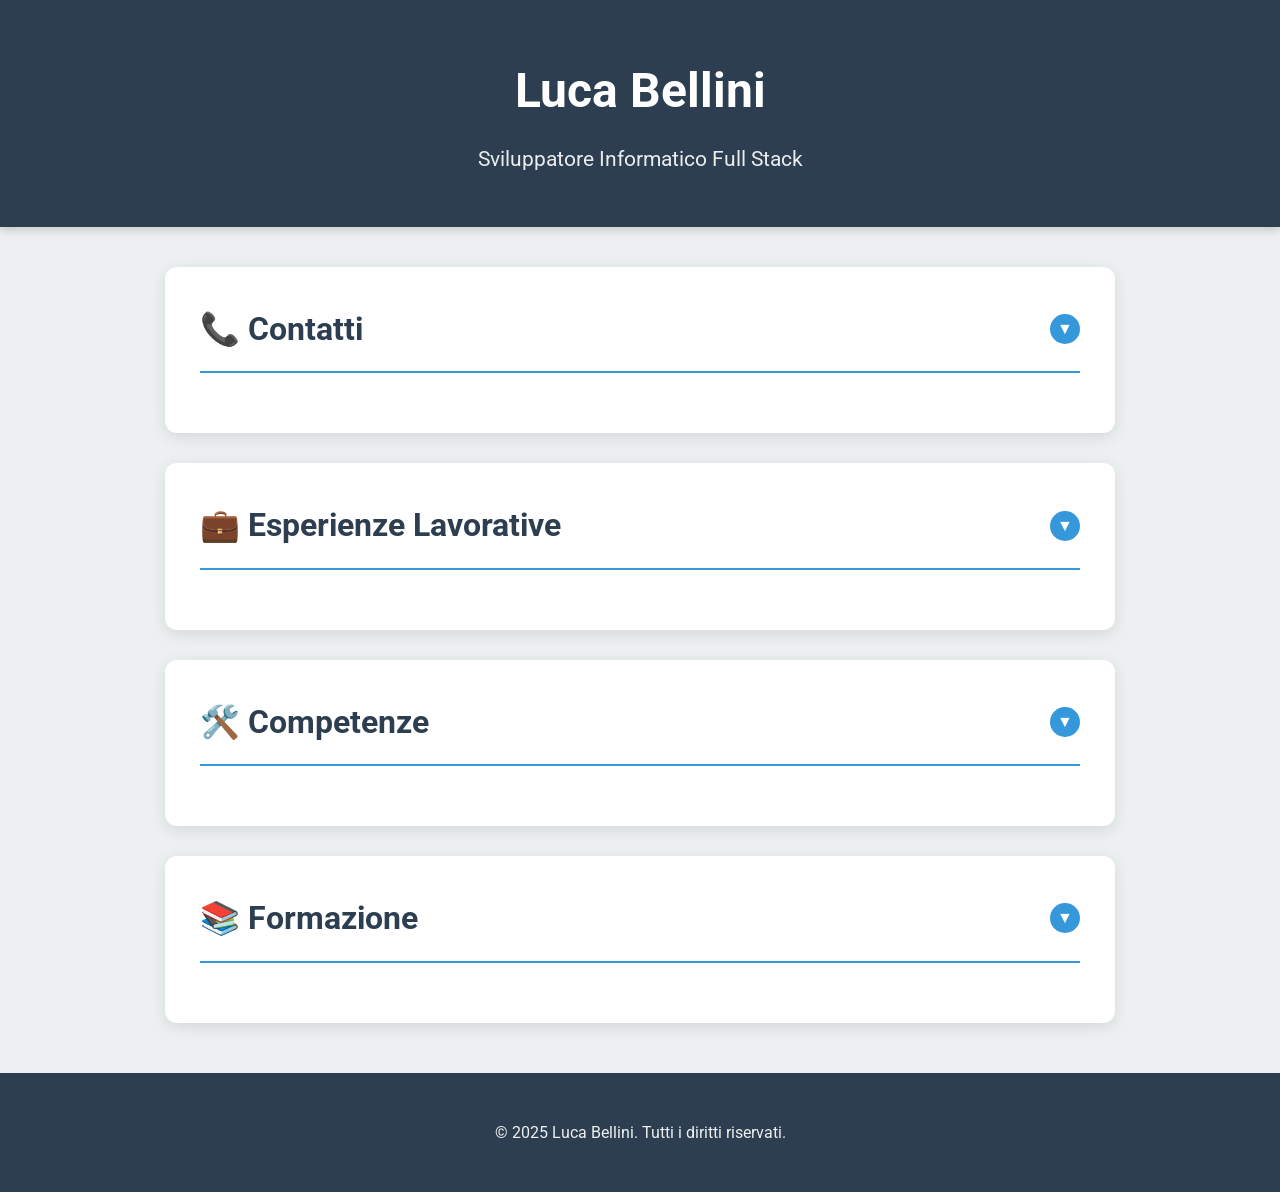
==== index.html @ 63cc025d "bozza" ====
<!DOCTYPE html>
<html lang="it">
<head>
    <meta charset="UTF-8">
    <meta name="viewport" content="width=device-width, initial-scale=1.0">
    <title>Curriculum Vitae - Luca Bellini</title>
    <link rel="stylesheet" href="style.css">
    <link href="https://fonts.googleapis.com/css2?family=Roboto:wght@400;700&display=swap" rel="stylesheet">
</head>
<body>

    <header>
        <h1>Luca Bellini</h1>
        <p>Sviluppatore Informatico Full Stack</p>
    </header>

    <div class="container">
        
        <section id="contatti" class="card">
            <h2>📞 Contatti <button class="toggle-button">-</button></h2>
            <div class="section-content">
                <ul>
                    <li><strong>Telefono:</strong> 345 581 5112</li>
                    <li><strong>Email:</strong> perni24lb@gmail.com</li>
                    <li><strong>Residenza:</strong> Borgo di Terzo, BG</li>
                    <li><strong>GitHub:</strong> <a href="https://github.com/perni24" target="_blank">https://github.com/perni24</a></li>
                    <li><strong>LinkedIn:</strong> <a href="https://www.linkedin.com/in/lucabellini" target="_blank">Luca Bellini | LinkedIn</a></li>
                </ul>
            </div>
        </section>

        <section id="esperienze" class="card">
            <h2>💼 Esperienze Lavorative <button class="toggle-button">-</button></h2>
            <div class="section-content">
                <div class="esperienza">
                    <h3>Sviluppatore Informatico Full Stack (Apprendistato)</h3>
                    <p class="azienda">Strutture-energia</p>
                    <p class="date">01/04/2024 – Oggi</p>
                </div>
                
                <div class="esperienza">
                    <h3>Sviluppatore Informatico Full Stack (Tirocinio)</h3>
                    <p class="azienda">Strutture-energia</p>
                    <p class="date">2023 (durata di un anno)</p>
                    <p class="note">Svolto durante gli studi presso Jobs Accademy</p>
                </div>
                
                <div class="esperienza">
                    <h3>Servizio civile</h3>
                    <p class="azienda">Comune Grone</p>
                    <p class="date">25/05/2022 – 25/05/2023</p>
                </div>
            </div>
        </section>

        <section id="competenze" class="card">
            <h2>🛠️ Competenze <button class="toggle-button">-</button></h2>
            <div class="section-content">
                <h3>Linguaggi</h3>
                <ul>
                    <li><strong>JavaScript:</strong> Avanzato</li>
                    <li><strong>Sql:</strong> Intermedio</li>
                    <li><strong>Html/Css:</strong> Intermedio</li>
                    <li><strong>Php:</strong> Intermedio</li>
                    <li><strong>Python:</strong> Base</li>
                    <li><strong>C++:</strong> Base</li>
                    <li><strong>Rust:</strong> Base</li>
                </ul>

                <h3>Software</h3>
                <ul>
                    <li><strong>Visual Studio Code:</strong> Avanzato</li>
                    <li><strong>Dbeaver:</strong> Intermedio</li>
                    <li><strong>Navicat:</strong> Intermedio</li>
                    <li><strong>Filezilla:</strong> Intermedio</li>
                    <li><strong>GitHub:</strong> Base</li>
                </ul>
                
                <h3>Sistemi Operativi</h3>
                <ul>
                    <li><strong>Windows:</strong> Intermedio</li>
                    <li><strong>Linux:</strong> Base</li>
                    <li><strong>Home Assistant:</strong> Base</li>
                </ul>
            </div>
        </section>

        <section id="formazione" class="card">
            <h2>📚 Formazione <button class="toggle-button">-</button></h2>
            <div class="section-content">
                <div class="titolo-studio">
                    <h3>Software Developer</h3>
                    <p><strong>ITS jobs accademy</strong>, Anno 2024, Voto: 90/100</p>
                </div>
                
                <div class="titolo-studio">
                    <h3>Liceo scientifico opz. scienze applicate</h3>
                    <p>Anno 2020, Voto: 73/100</p>
                </div>
            </div>
        </section>

    </div>

    <footer>
        <p>&copy; 2025 Luca Bellini. Tutti i diritti riservati.</p>
    </footer>

    <script src="script.js"></script>
</body>
</html>
---- style.css ----
:root {
    --primary-color: #2c3e50; /* Blu scuro desaturato */
    --secondary-color: #3498db; /* Blu brillante per accenti */
    --background-color: #ecf0f1; /* Grigio molto chiaro */
    --surface-color: #ffffff; /* Bianco per le card */
    --text-color: #34495e; /* Grigio scuro per il testo */
    --light-gray: #bdc3c7; /* Grigio per bordi e linee */

    --font-family: 'Roboto', sans-serif;
    --header-font-weight: 700;
    --body-font-weight: 400;

    --border-radius: 12px;
    --shadow: 0 4px 15px rgba(0, 0, 0, 0.1);
    --transition: all 0.3s ease;
}

/* Stile base e font */
body {
    font-family: var(--font-family);
    margin: 0;
    padding: 0;
    background-color: var(--background-color);
    color: var(--text-color);
    line-height: 1.7;
}

/* Intestazione (Header) */
header {
    background-color: var(--primary-color);
    color: var(--surface-color);
    padding: 50px 20px;
    text-align: center;
    box-shadow: 0 4px 8px rgba(0, 0, 0, 0.15);
}

header h1 {
    margin: 0 0 10px;
    font-size: 3em;
    font-weight: var(--header-font-weight);
}

header p {
    margin: 0;
    font-size: 1.3em;
    font-weight: var(--body-font-weight);
    opacity: 0.9;
}

/* Contenitore principale */
.container {
    max-width: 950px;
    margin: 40px auto;
    padding: 0 20px;
    display: flex;
    flex-direction: column;
    gap: 30px;
}

/* Stile per le sezioni (Card) */
.card {
    background-color: var(--surface-color);
    padding: 35px;
    border-radius: var(--border-radius);
    box-shadow: var(--shadow);
    transition: var(--transition);
}

.card:hover {
    transform: translateY(-5px);
    box-shadow: 0 8px 25px rgba(0, 0, 0, 0.12);
}

.card h2 {
    color: var(--primary-color);
    border-bottom: 2px solid var(--secondary-color);
    padding-bottom: 15px;
    margin-top: 0;
    margin-bottom: 25px;
    font-size: 2em;
    font-weight: var(--header-font-weight);
    display: flex;
    justify-content: space-between;
    align-items: center;
}

.toggle-button {
    background-color: var(--secondary-color);
    color: white;
    border: none;
    border-radius: 50%;
    width: 30px;
    height: 30px;
    font-size: 0.5em; /* Adjusted for smaller fit */
    cursor: pointer;
    transition: var(--transition);
    display: flex;
    align-items: center;
    justify-content: center;
    padding: 0; /* Ensure no extra padding */
}

.toggle-button:hover {
    background-color: var(--primary-color);
}

.section-content.hidden {
    display: none;
}


/* Stile liste (Contatti, Competenze) */
ul {
    list-style: none;
    padding: 0;
    margin: 0;
}

ul li {
    margin-bottom: 12px;
    padding-left: 15px;
    position: relative;
}

/* Rimuoviamo il vecchio bordo e usiamo uno pseudo-elemento per un tocco moderno */
ul li::before {
    content: '•';
    color: var(--secondary-color);
    font-size: 1.2em;
    position: absolute;
    left: 0;
    top: 0;
    line-height: 1.2;
}


ul li strong {
    font-weight: var(--header-font-weight);
}

/* Stile per le Esperienze e Formazione */
.esperienza, .titolo-studio {
    margin-bottom: 25px;
    padding: 20px;
    border-left: 4px solid var(--secondary-color);
    background-color: #fdfdfd;
    border-radius: 0 8px 8px 0;
}

.esperienza:last-child, .titolo-studio:last-child {
    margin-bottom: 0;
}

.esperienza h3, .titolo-studio h3 {
    color: var(--primary-color);
    margin-top: 0;
    margin-bottom: 8px;
    font-size: 1.4em;
}

.azienda, .date {
    color: #7f8c8d; /* Grigio-blu per dettagli */
    font-style: normal;
    font-size: 1em;
    margin: 0 0 8px 0;
}

.note {
    font-size: 0.95em;
    color: #95a5a6;
}

/* Link */
a {
    color: var(--secondary-color);
    text-decoration: none;
    font-weight: 700;
    transition: var(--transition);
}

a:hover {
    color: var(--primary-color);
    text-decoration: none;
}

/* Footer */
footer {
    text-align: center;
    padding: 30px;
    background-color: var(--primary-color);
    color: var(--background-color);
    font-size: 1em;
    margin-top: 50px;
}

/* Responsive adjustments */
@media (max-width: 768px) {
    header h1 {
        font-size: 2.5em;
    }
    .card {
        padding: 25px;
    }
}

@media (max-width: 480px) {
    header h1 {
        font-size: 2em;
    }
    header p {
        font-size: 1.1em;
    }
    .card {
        padding: 20px;
    }
    .card h2 {
        font-size: 1.6em;
    }
}
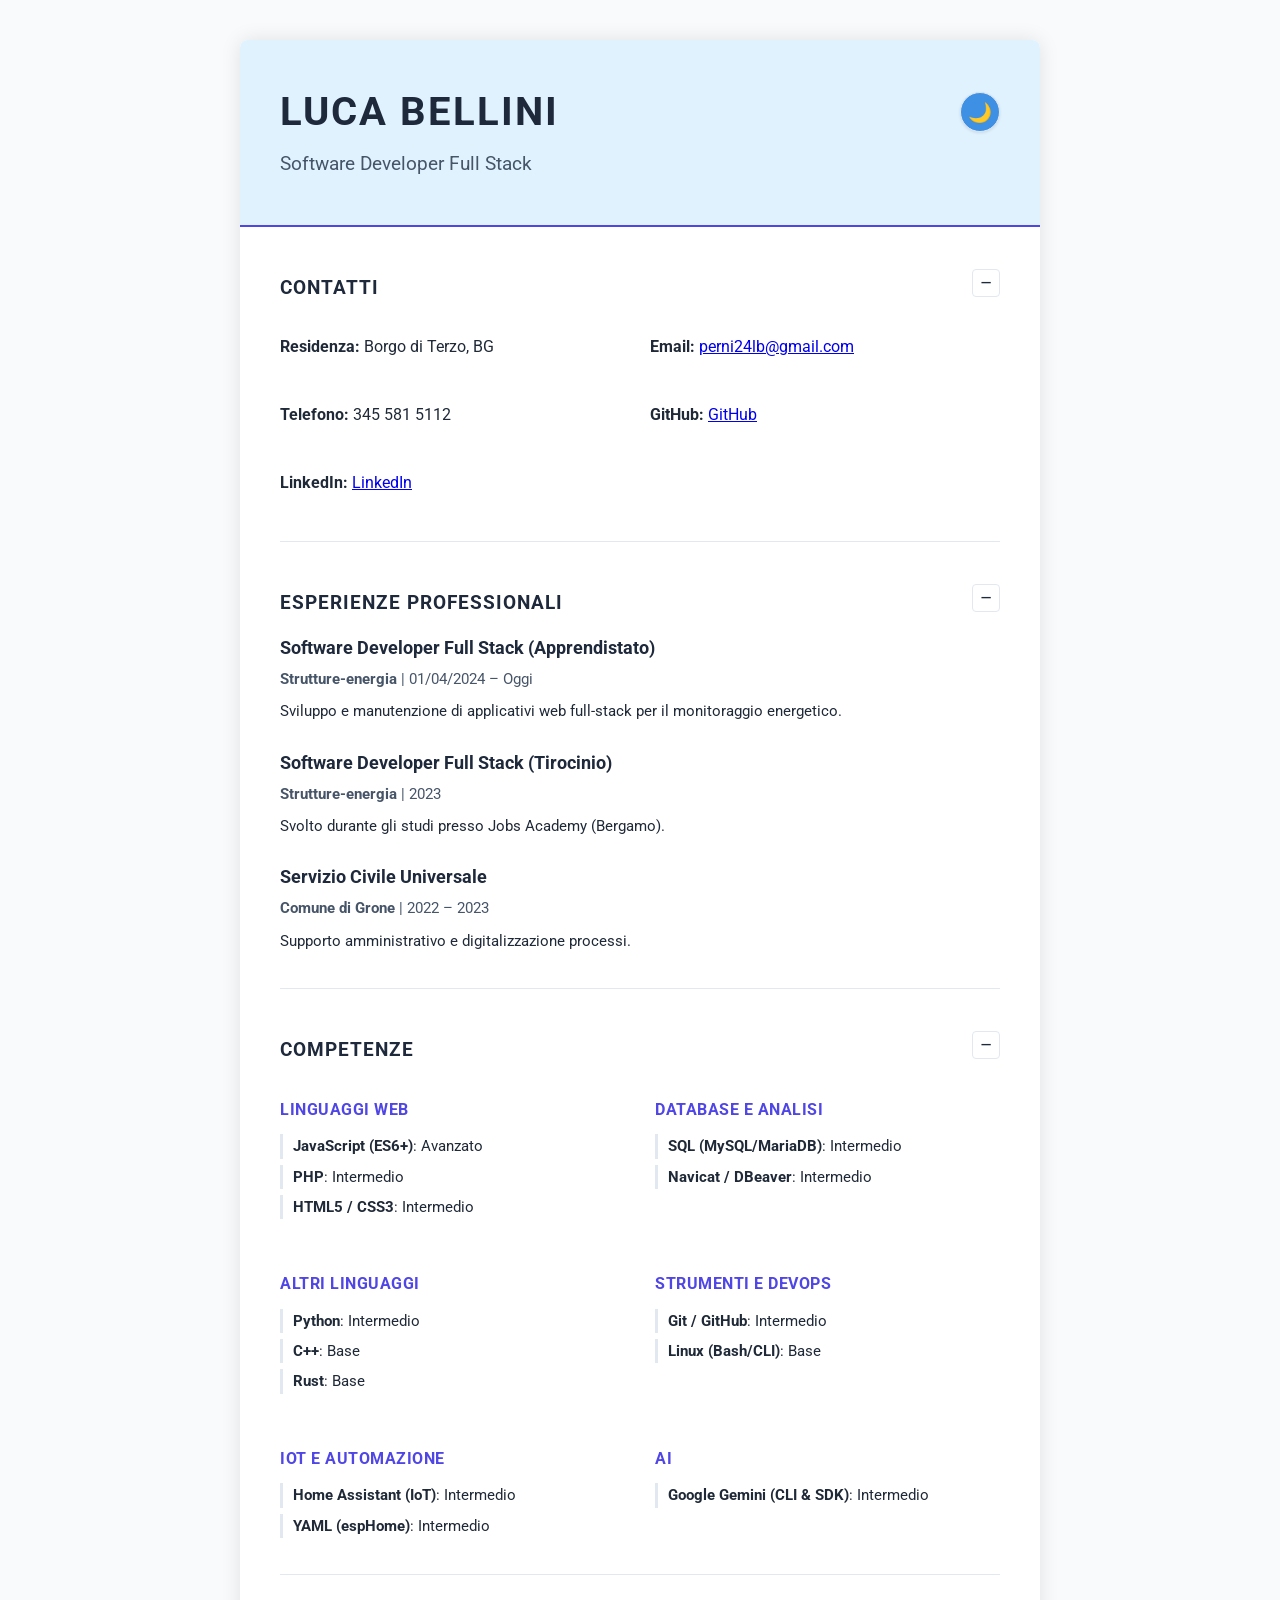
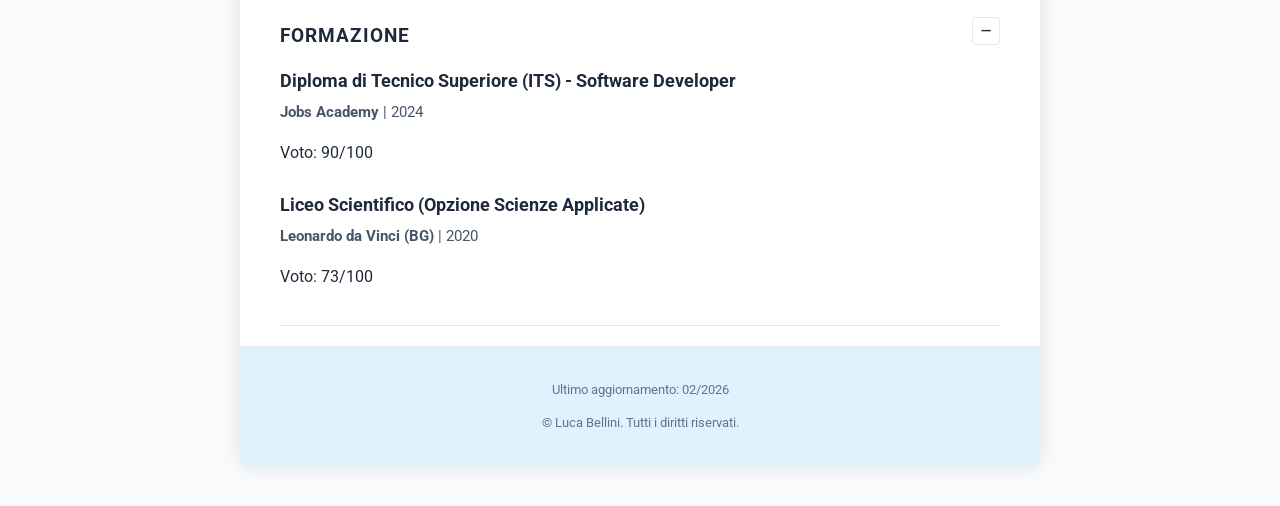
==== commit 2be4be23: "Refactor CV structure" ====
--- a/index.html
+++ b/index.html
@@ -9,102 +9,62 @@
 </head>
 <body>
 
-    <header>
-        <h1>Luca Bellini</h1>
-        <p>Sviluppatore Informatico Full Stack</p>
-    </header>
-
     <div class="container">
-        
-        <section id="contatti" class="card">
-            <h2>📞 Contatti <button class="toggle-button">-</button></h2>
-            <div class="section-content">
-                <ul>
-                    <li><strong>Telefono:</strong> 345 581 5112</li>
-                    <li><strong>Email:</strong> perni24lb@gmail.com</li>
-                    <li><strong>Residenza:</strong> Borgo di Terzo, BG</li>
-                    <li><strong>GitHub:</strong> <a href="https://github.com/perni24" target="_blank">https://github.com/perni24</a></li>
-                    <li><strong>LinkedIn:</strong> <a href="https://www.linkedin.com/in/lucabellini" target="_blank">Luca Bellini | LinkedIn</a></li>
-                </ul>
+        <header>
+            <div class="header-content">
+                <h1 id="nome">Caricamento...</h1>
+                <button id="dark-mode-toggle">🌙</button>
             </div>
-        </section>
-
-        <section id="esperienze" class="card">
-            <h2>💼 Esperienze Lavorative <button class="toggle-button">-</button></h2>
-            <div class="section-content">
-                <div class="esperienza">
-                    <h3>Sviluppatore Informatico Full Stack (Apprendistato)</h3>
-                    <p class="azienda">Strutture-energia</p>
-                    <p class="date">01/04/2024 – Oggi</p>
-                </div>
-                
-                <div class="esperienza">
-                    <h3>Sviluppatore Informatico Full Stack (Tirocinio)</h3>
-                    <p class="azienda">Strutture-energia</p>
-                    <p class="date">2023 (durata di un anno)</p>
-                    <p class="note">Svolto durante gli studi presso Jobs Accademy</p>
-                </div>
-                
-                <div class="esperienza">
-                    <h3>Servizio civile</h3>
-                    <p class="azienda">Comune Grone</p>
-                    <p class="date">25/05/2022 – 25/05/2023</p>
-                </div>
-            </div>
-        </section>
-
-        <section id="competenze" class="card">
-            <h2>🛠️ Competenze <button class="toggle-button">-</button></h2>
-            <div class="section-content">
-                <h3>Linguaggi</h3>
-                <ul>
-                    <li><strong>JavaScript:</strong> Avanzato</li>
-                    <li><strong>Sql:</strong> Intermedio</li>
-                    <li><strong>Html/Css:</strong> Intermedio</li>
-                    <li><strong>Php:</strong> Intermedio</li>
-                    <li><strong>Python:</strong> Base</li>
-                    <li><strong>C++:</strong> Base</li>
-                    <li><strong>Rust:</strong> Base</li>
-                </ul>
-
-                <h3>Software</h3>
-                <ul>
-                    <li><strong>Visual Studio Code:</strong> Avanzato</li>
-                    <li><strong>Dbeaver:</strong> Intermedio</li>
-                    <li><strong>Navicat:</strong> Intermedio</li>
-                    <li><strong>Filezilla:</strong> Intermedio</li>
-                    <li><strong>GitHub:</strong> Base</li>
-                </ul>
-                
-                <h3>Sistemi Operativi</h3>
-                <ul>
-                    <li><strong>Windows:</strong> Intermedio</li>
-                    <li><strong>Linux:</strong> Base</li>
-                    <li><strong>Home Assistant:</strong> Base</li>
-                </ul>
-            </div>
-        </section>
-
-        <section id="formazione" class="card">
-            <h2>📚 Formazione <button class="toggle-button">-</button></h2>
-            <div class="section-content">
-                <div class="titolo-studio">
-                    <h3>Software Developer</h3>
-                    <p><strong>ITS jobs accademy</strong>, Anno 2024, Voto: 90/100</p>
-                </div>
-                
-                <div class="titolo-studio">
-                    <h3>Liceo scientifico opz. scienze applicate</h3>
-                    <p>Anno 2020, Voto: 73/100</p>
-                </div>
-            </div>
-        </section>
-
+                        <p id="titolo"></p>
+                    </header>
+            
+                    <main>
+                        <section id="contatti-section" class="collapsible">
+                            <div class="collapsible-header">
+                                <h2>Contatti</h2>
+                                <button class="toggle-btn">−</button>
+                            </div>
+                            <div class="collapsible-content">
+                                <div id="contatti-list" class="contact-info"></div>
+                            </div>
+                        </section>
+            
+                        <section id="esperienze-section" class="collapsible">
+                            <div class="collapsible-header">
+                                <h2>Esperienze Professionali</h2>
+                                <button class="toggle-btn">−</button>
+                            </div>
+                            <div class="collapsible-content">
+                                <div id="esperienze-list"></div>
+                            </div>
+                        </section>
+            
+                        <section id="competenze-section" class="collapsible">
+                            <div class="collapsible-header">
+                                <h2>Competenze</h2>
+                                <button class="toggle-btn">−</button>
+                            </div>
+                            <div class="collapsible-content">
+                                <div id="competenze-container" class="skills-grid"></div>
+                            </div>
+                        </section>
+            
+                        <section id="formazione-section" class="collapsible">
+                            <div class="collapsible-header">
+                                <h2>Formazione</h2>
+                                <button class="toggle-btn">−</button>
+                            </div>
+                            <div class="collapsible-content">
+                                <div id="formazione-list"></div>
+                            </div>
+                        </section>
+                    </main>
+            
+                    <footer>
+            <p id="ultimo-aggiornamento"></p>
+            <p>&copy; Luca Bellini. Tutti i diritti riservati.</p>
+        </footer>
     </div>
-
-    <footer>
-        <p>&copy; 2025 Luca Bellini. Tutti i diritti riservati.</p>
-    </footer>
 
     <script src="script.js"></script>
 </body>
--- a/style.css
+++ b/style.css
@@ -1,219 +1,257 @@
 :root {
-    --primary-color: #2c3e50; /* Blu scuro desaturato */
-    --secondary-color: #3498db; /* Blu brillante per accenti */
-    --background-color: #ecf0f1; /* Grigio molto chiaro */
-    --surface-color: #ffffff; /* Bianco per le card */
-    --text-color: #34495e; /* Grigio scuro per il testo */
-    --light-gray: #bdc3c7; /* Grigio per bordi e linee */
-
-    --font-family: 'Roboto', sans-serif;
-    --header-font-weight: 700;
-    --body-font-weight: 400;
-
-    --border-radius: 12px;
-    --shadow: 0 4px 15px rgba(0, 0, 0, 0.1);
-    --transition: all 0.3s ease;
-}
-
-/* Stile base e font */
+    --primary-color: #1e293b; /* Deep Slate */
+    --secondary-color: #475569; /* Muted Blue-Gray */
+    --accent-color: #4f46e5; /* Indigo */
+    --text-color: #1f2937; /* Dark Gray */
+    --bg-color: #f8fafc; /* Very Light Blue-Gray */
+    --container-bg: #ffffff;
+    --border-color: #e2e8f0;
+}
+
+body.dark-mode {
+    --primary-color: #f1f5f9; /* Light Slate */
+    --secondary-color: #94a3b8; /* Light Blue-Gray */
+    --accent-color: #818cf8; /* Soft Indigo */
+    --text-color: #f1f5f9;
+    --bg-color: #0f172a; /* Navy Dark */
+    --container-bg: #1e293b; /* Slate Dark */
+    --border-color: #334155;
+}
+
 body {
-    font-family: var(--font-family);
+    font-family: 'Roboto', sans-serif;
+    line-height: 1.6;
+    color: var(--text-color);
+    background-color: var(--bg-color);
     margin: 0;
     padding: 0;
-    background-color: var(--background-color);
-    color: var(--text-color);
-    line-height: 1.7;
-}
-
-/* Intestazione (Header) */
+    transition: background-color 0.3s, color 0.3s;
+}
+
+.container {
+    max-width: 800px;
+    margin: 40px auto;
+    background: var(--container-bg);
+    padding: 0; /* Removed padding to allow header/footer to be full-width */
+    box-shadow: 0 0 20px rgba(0,0,0,0.1);
+    border-radius: 8px;
+    transition: background-color 0.3s;
+    overflow: hidden; /* Ensures header/footer stay within rounded corners */
+}
+
 header {
-    background-color: var(--primary-color);
-    color: var(--surface-color);
-    padding: 50px 20px;
-    text-align: center;
-    box-shadow: 0 4px 8px rgba(0, 0, 0, 0.15);
+    background-color: #e0f2fe;
+    padding: 40px;
+    margin-bottom: 20px;
+    border-bottom: 2px solid var(--accent-color);
+}
+
+main {
+    padding: 0 40px; /* Moved container padding here */
+}
+
+body.dark-mode header {
+    background-color: #312e81; /* Muted Indigo/Purple */
+    border-bottom: 2px solid var(--accent-color);
+}
+
+.header-content {
+    display: flex;
+    justify-content: space-between;
+    align-items: center;
 }
 
 header h1 {
-    margin: 0 0 10px;
-    font-size: 3em;
-    font-weight: var(--header-font-weight);
+    margin: 0;
+    color: var(--primary-color);
+    font-size: 2.5em;
+    text-transform: uppercase;
+    letter-spacing: 2px;
 }
 
 header p {
-    margin: 0;
-    font-size: 1.3em;
-    font-weight: var(--body-font-weight);
-    opacity: 0.9;
-}
-
-/* Contenitore principale */
-.container {
-    max-width: 950px;
-    margin: 40px auto;
-    padding: 0 20px;
-    display: flex;
-    flex-direction: column;
+    font-size: 1.2em;
+    color: var(--secondary-color);
+    margin: 5px 0;
+}
+
+#dark-mode-toggle {
+    background-color: #3d90e4;
+    border: 1px solid var(--border-color);
+    border-radius: 50%;
+    width: 40px;
+    height: 40px;
+    cursor: pointer;
+    font-size: 1.2em;
+    display: flex;
+    align-items: center;
+    justify-content: center;
+    transition: transform 0.2s, background-color 0.3s, border-color 0.3s;
+    color: var(--primary-color);
+    box-shadow: 0 1px 3px rgba(0,0,0,0.1);
+}
+
+#dark-mode-toggle:hover {
+    transform: scale(1.1);
+    background-color: #3280ce;
+}
+
+body.dark-mode #dark-mode-toggle {
+    background-color: #334155;
+    color: #f1f5f9;
+    border-color: #475569;
+}
+
+.contact-info {
+    display: grid;
+    grid-template-columns: 1fr 1fr;
+    gap: 10px 20px;
+    margin-bottom: 20px;
+}
+
+@media (max-width: 600px) {
+    .contact-info {
+        grid-template-columns: 1fr;
+    }
+}
+
+main section {
+    margin-bottom: 20px;
+}
+
+.collapsible {
+    border-bottom: 1px solid var(--border-color);
+    padding-bottom: 10px;
+}
+
+.collapsible-header {
+    display: flex;
+    justify-content: space-between;
+    align-items: center;
+    cursor: pointer;
+    padding: 10px 0;
+}
+
+.collapsible-header h2 {
+    border-bottom: none;
+    margin-bottom: 0;
+    flex-grow: 1;
+}
+
+.toggle-btn {
+    background: none;
+    border: 1px solid var(--border-color);
+    color: var(--primary-color);
+    border-radius: 4px;
+    cursor: pointer;
+    width: 28px;
+    height: 28px;
+    display: flex;
+    align-items: center;
+    justify-content: center;
+    font-size: 1.2em;
+    transition: all 0.2s ease;
+}
+
+.collapsible-header:hover .toggle-btn {
+    background-color: var(--accent-color);
+    color: white;
+    border-color: var(--accent-color);
+}
+
+.collapsible-content {
+    overflow: hidden;
+    max-height: 2000px; /* High enough to fit content */
+    transition: max-height 0.4s cubic-bezier(0, 1, 0, 1), opacity 0.3s ease;
+    opacity: 1;
+}
+
+.collapsed .collapsible-content {
+    max-height: 0;
+    opacity: 0;
+}
+
+h2 {
+    color: var(--primary-color);
+    border-bottom: 2px solid var(--accent-color);
+    padding-bottom: 5px;
+    margin-bottom: 20px;
+    text-transform: uppercase;
+    font-size: 1.2em;
+    letter-spacing: 1px;
+}
+
+.item {
+    margin-bottom: 25px;
+}
+
+.item h3 {
+    margin: 0;
+    color: var(--primary-color);
+    font-size: 1.1em;
+}
+
+.azienda-periodo, .istituto-anno {
+    color: var(--secondary-color);
+    font-size: 0.95em;
+    margin: 5px 0;
+}
+
+.note {
+    font-size: 0.95em;
+    margin-top: 8px;
+}
+
+.skills-grid {
+    display: grid;
+    grid-template-columns: repeat(auto-fit, minmax(250px, 1fr));
     gap: 30px;
-}
-
-/* Stile per le sezioni (Card) */
-.card {
-    background-color: var(--surface-color);
-    padding: 35px;
-    border-radius: var(--border-radius);
-    box-shadow: var(--shadow);
-    transition: var(--transition);
-}
-
-.card:hover {
-    transform: translateY(-5px);
-    box-shadow: 0 8px 25px rgba(0, 0, 0, 0.12);
-}
-
-.card h2 {
-    color: var(--primary-color);
-    border-bottom: 2px solid var(--secondary-color);
-    padding-bottom: 15px;
-    margin-top: 0;
-    margin-bottom: 25px;
-    font-size: 2em;
-    font-weight: var(--header-font-weight);
-    display: flex;
-    justify-content: space-between;
-    align-items: center;
-}
-
-.toggle-button {
-    background-color: var(--secondary-color);
-    color: white;
-    border: none;
-    border-radius: 50%;
-    width: 30px;
-    height: 30px;
-    font-size: 0.5em; /* Adjusted for smaller fit */
-    cursor: pointer;
-    transition: var(--transition);
-    display: flex;
-    align-items: center;
-    justify-content: center;
-    padding: 0; /* Ensure no extra padding */
-}
-
-.toggle-button:hover {
-    background-color: var(--primary-color);
-}
-
-.section-content.hidden {
-    display: none;
-}
-
-
-/* Stile liste (Contatti, Competenze) */
-ul {
+    margin-bottom: 20px;
+}
+
+.skill-category h3 {
+    font-size: 1em;
+    color: var(--accent-color);
+    margin-bottom: 12px;
+    text-transform: uppercase;
+    letter-spacing: 0.5px;
+}
+
+.skill-category ul {
     list-style: none;
     padding: 0;
     margin: 0;
 }
 
-ul li {
-    margin-bottom: 12px;
-    padding-left: 15px;
-    position: relative;
-}
-
-/* Rimuoviamo il vecchio bordo e usiamo uno pseudo-elemento per un tocco moderno */
-ul li::before {
-    content: '•';
-    color: var(--secondary-color);
-    font-size: 1.2em;
-    position: absolute;
-    left: 0;
-    top: 0;
-    line-height: 1.2;
-}
-
-
-ul li strong {
-    font-weight: var(--header-font-weight);
-}
-
-/* Stile per le Esperienze e Formazione */
-.esperienza, .titolo-studio {
-    margin-bottom: 25px;
-    padding: 20px;
-    border-left: 4px solid var(--secondary-color);
-    background-color: #fdfdfd;
-    border-radius: 0 8px 8px 0;
-}
-
-.esperienza:last-child, .titolo-studio:last-child {
-    margin-bottom: 0;
-}
-
-.esperienza h3, .titolo-studio h3 {
-    color: var(--primary-color);
-    margin-top: 0;
-    margin-bottom: 8px;
-    font-size: 1.4em;
-}
-
-.azienda, .date {
-    color: #7f8c8d; /* Grigio-blu per dettagli */
-    font-style: normal;
-    font-size: 1em;
-    margin: 0 0 8px 0;
-}
-
-.note {
+.skill-category li {
+    margin-bottom: 6px;
     font-size: 0.95em;
-    color: #95a5a6;
-}
-
-/* Link */
-a {
-    color: var(--secondary-color);
-    text-decoration: none;
-    font-weight: 700;
-    transition: var(--transition);
-}
-
-a:hover {
-    color: var(--primary-color);
-    text-decoration: none;
-}
-
-/* Footer */
+    border-left: 3px solid var(--border-color);
+    padding-left: 10px;
+}
+
 footer {
     text-align: center;
-    padding: 30px;
-    background-color: var(--primary-color);
-    color: var(--background-color);
-    font-size: 1em;
-    margin-top: 50px;
-}
-
-/* Responsive adjustments */
-@media (max-width: 768px) {
-    header h1 {
-        font-size: 2.5em;
+    margin-top: 20px;
+    font-size: 0.8em;
+    color: #64748b;
+    background-color: #e0f2fe; /* Light pastel blue */
+    padding: 20px;
+    border-top: 1px solid var(--border-color);
+}
+
+body.dark-mode footer {
+    background-color: #312e81; /* Muted Indigo/Purple */
+    color: #cbd5e1;
+}
+
+@media (max-width: 600px) {
+    .container {
+        margin: 10px;
+        padding: 20px;
     }
-    .card {
-        padding: 25px;
-    }
-}
-
-@media (max-width: 480px) {
+
     header h1 {
         font-size: 2em;
     }
-    header p {
-        font-size: 1.1em;
-    }
-    .card {
-        padding: 20px;
-    }
-    .card h2 {
-        font-size: 1.6em;
-    }
-}+}
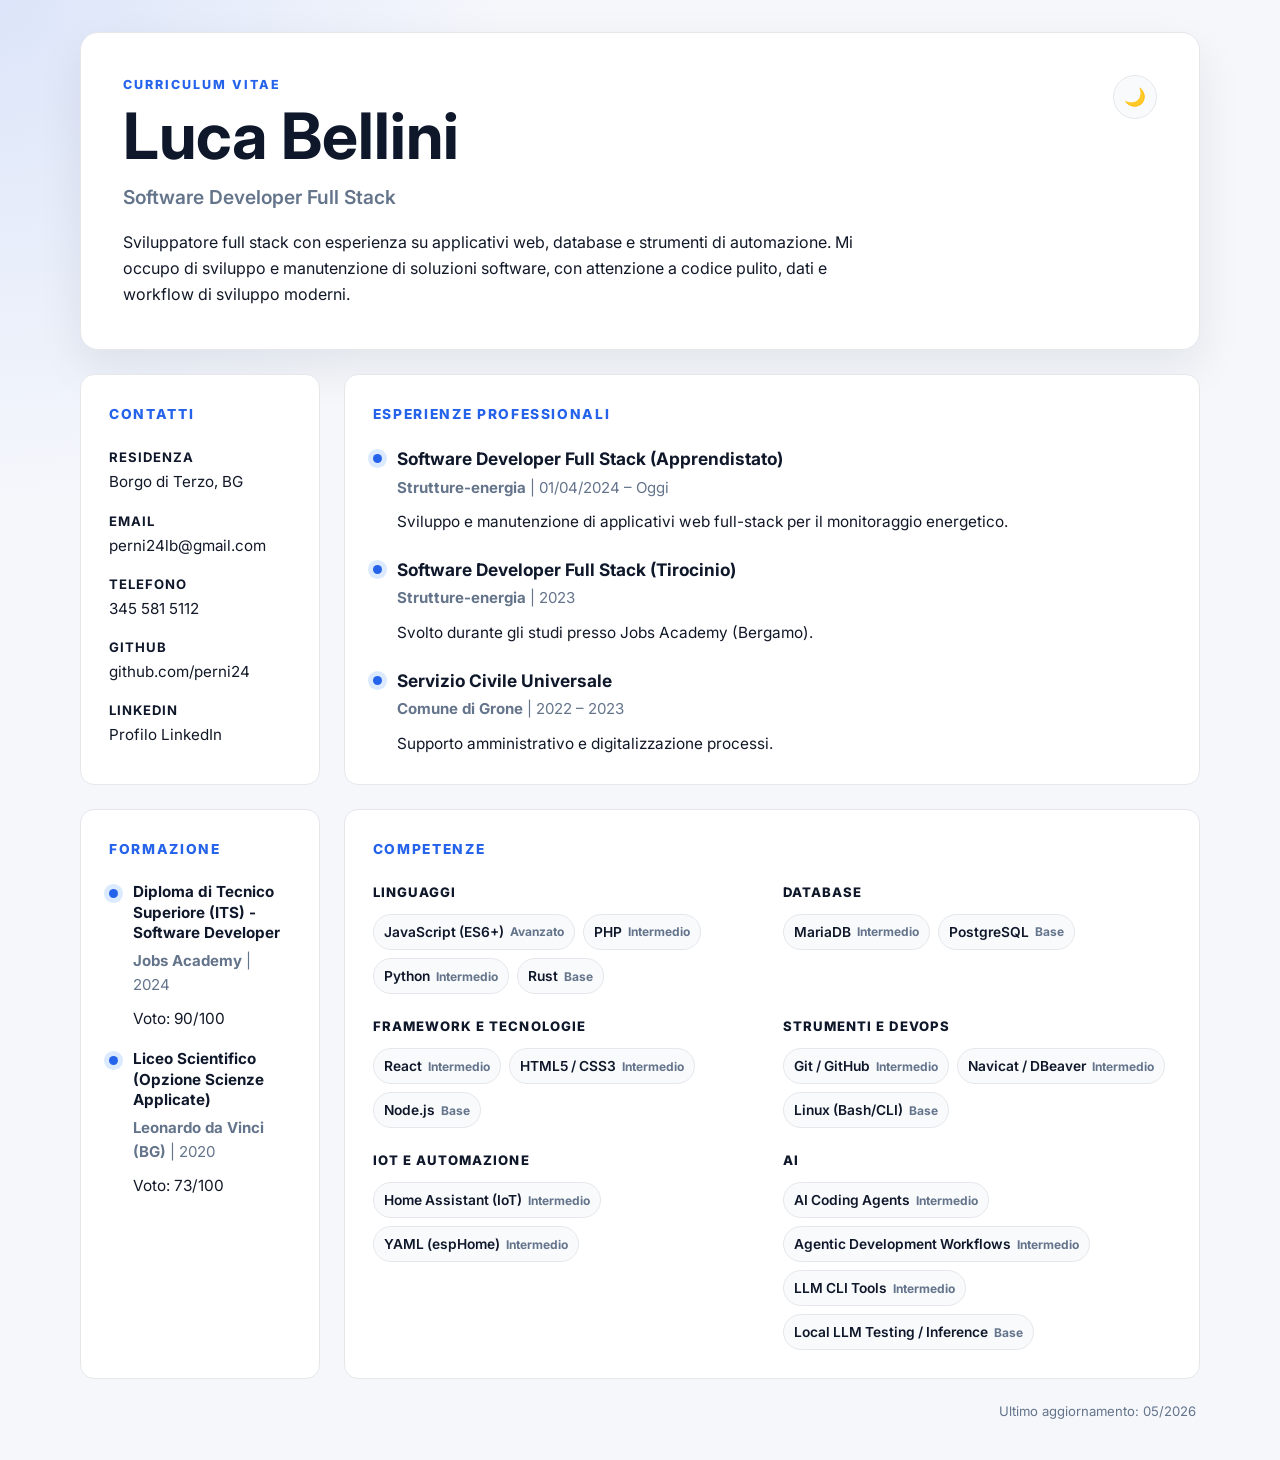
==== commit ce7168ac: "Update CV details: change last update date, enhance profile description, and improve layout and styl" ====
--- a/index.html
+++ b/index.html
@@ -5,67 +5,54 @@
     <meta name="viewport" content="width=device-width, initial-scale=1.0">
     <title>Curriculum Vitae - Luca Bellini</title>
     <link rel="stylesheet" href="style.css">
-    <link href="https://fonts.googleapis.com/css2?family=Roboto:wght@400;700&display=swap" rel="stylesheet">
+    <link rel="preconnect" href="https://fonts.googleapis.com">
+    <link rel="preconnect" href="https://fonts.gstatic.com" crossorigin>
+    <link href="https://fonts.googleapis.com/css2?family=Inter:wght@400;500;600;700;800&display=swap" rel="stylesheet">
 </head>
 <body>
+    <div class="page-shell">
+        <header class="hero">
+            <div>
+                <p class="eyebrow">Curriculum vitae</p>
+                <h1 id="nome">Caricamento...</h1>
+                <p id="titolo" class="role"></p>
+                <p id="profilo" class="profile"></p>
+            </div>
+            <button id="dark-mode-toggle" type="button" aria-label="Cambia tema">🌙</button>
+        </header>
 
-    <div class="container">
-        <header>
-            <div class="header-content">
-                <h1 id="nome">Caricamento...</h1>
-                <button id="dark-mode-toggle">🌙</button>
+        <main class="cv-layout">
+            <aside class="sidebar">
+                <section id="contatti-section" class="panel">
+                    <h2>Contatti</h2>
+                    <div id="contatti-list" class="contact-info"></div>
+                </section>
+
+                <section id="formazione-section" class="panel">
+                    <h2>Formazione</h2>
+                    <div id="formazione-list"></div>
+                </section>
+            </aside>
+
+            <div class="content">
+                <section id="esperienze-section" class="panel">
+                    <h2>Esperienze professionali</h2>
+                    <div id="esperienze-list" class="timeline"></div>
+                </section>
+
+                <section id="competenze-section" class="panel">
+                    <h2>Competenze</h2>
+                    <div id="competenze-container" class="skills-grid"></div>
+                </section>
+
             </div>
-                        <p id="titolo"></p>
-                    </header>
-            
-                    <main>
-                        <section id="contatti-section" class="collapsible">
-                            <div class="collapsible-header">
-                                <h2>Contatti</h2>
-                                <button class="toggle-btn">−</button>
-                            </div>
-                            <div class="collapsible-content">
-                                <div id="contatti-list" class="contact-info"></div>
-                            </div>
-                        </section>
-            
-                        <section id="esperienze-section" class="collapsible">
-                            <div class="collapsible-header">
-                                <h2>Esperienze Professionali</h2>
-                                <button class="toggle-btn">−</button>
-                            </div>
-                            <div class="collapsible-content">
-                                <div id="esperienze-list"></div>
-                            </div>
-                        </section>
-            
-                        <section id="competenze-section" class="collapsible">
-                            <div class="collapsible-header">
-                                <h2>Competenze</h2>
-                                <button class="toggle-btn">−</button>
-                            </div>
-                            <div class="collapsible-content">
-                                <div id="competenze-container" class="skills-grid"></div>
-                            </div>
-                        </section>
-            
-                        <section id="formazione-section" class="collapsible">
-                            <div class="collapsible-header">
-                                <h2>Formazione</h2>
-                                <button class="toggle-btn">−</button>
-                            </div>
-                            <div class="collapsible-content">
-                                <div id="formazione-list"></div>
-                            </div>
-                        </section>
-                    </main>
-            
-                    <footer>
+        </main>
+
+        <footer>
             <p id="ultimo-aggiornamento"></p>
-            <p>&copy; Luca Bellini. Tutti i diritti riservati.</p>
         </footer>
     </div>
 
     <script src="script.js"></script>
 </body>
-</html>+</html>
--- a/style.css
+++ b/style.css
@@ -1,257 +1,355 @@
 :root {
-    --primary-color: #1e293b; /* Deep Slate */
-    --secondary-color: #475569; /* Muted Blue-Gray */
-    --accent-color: #4f46e5; /* Indigo */
-    --text-color: #1f2937; /* Dark Gray */
-    --bg-color: #f8fafc; /* Very Light Blue-Gray */
-    --container-bg: #ffffff;
-    --border-color: #e2e8f0;
+    --bg-color: #f5f7fb;
+    --surface-color: #ffffff;
+    --surface-muted: #f8fafc;
+    --text-color: #111827;
+    --heading-color: #0f172a;
+    --muted-color: #64748b;
+    --border-color: #e5e7eb;
+    --accent-color: #2563eb;
+    --accent-soft: #dbeafe;
+    --shadow: 0 18px 45px rgba(15, 23, 42, 0.08);
 }
 
 body.dark-mode {
-    --primary-color: #f1f5f9; /* Light Slate */
-    --secondary-color: #94a3b8; /* Light Blue-Gray */
-    --accent-color: #818cf8; /* Soft Indigo */
-    --text-color: #f1f5f9;
-    --bg-color: #0f172a; /* Navy Dark */
-    --container-bg: #1e293b; /* Slate Dark */
-    --border-color: #334155;
+    --bg-color: #0b1120;
+    --surface-color: #1f2937;
+    --surface-muted: #273449;
+    --text-color: #e5e7eb;
+    --heading-color: #f8fafc;
+    --muted-color: #b6c2d1;
+    --border-color: #37465c;
+    --accent-color: #60a5fa;
+    --accent-soft: #1d4e89;
+    --shadow: 0 18px 45px rgba(0, 0, 0, 0.22);
+}
+
+* {
+    box-sizing: border-box;
 }
 
 body {
-    font-family: 'Roboto', sans-serif;
+    font-family: "Inter", system-ui, -apple-system, BlinkMacSystemFont, "Segoe UI", sans-serif;
     line-height: 1.6;
     color: var(--text-color);
-    background-color: var(--bg-color);
+    background:
+        radial-gradient(circle at top left, rgba(37, 99, 235, 0.12), transparent 32rem),
+        var(--bg-color);
+    margin: 0;
+    min-height: 100vh;
+    transition: background-color 0.25s ease, color 0.25s ease;
+}
+
+a,
+a:visited {
+    color: var(--accent-color);
+    text-decoration: none;
+}
+
+a:hover {
+    text-decoration: underline;
+}
+
+.page-shell {
+    width: min(1120px, calc(100% - 40px));
+    margin: 32px auto;
+}
+
+.hero {
+    display: grid;
+    grid-template-columns: 1fr auto;
+    gap: 24px;
+    align-items: start;
+    background: var(--surface-color);
+    border: 1px solid var(--border-color);
+    border-radius: 18px;
+    box-shadow: var(--shadow);
+    padding: 42px;
+}
+
+.eyebrow {
+    color: var(--accent-color);
+    font-size: 0.78rem;
+    font-weight: 800;
+    letter-spacing: 0.16em;
+    margin: 0 0 10px;
+    text-transform: uppercase;
+}
+
+h1,
+h2,
+h3,
+p {
+    margin-top: 0;
+}
+
+header h1 {
+    color: var(--heading-color);
+    font-size: clamp(2.4rem, 5vw, 4.25rem);
+    line-height: 0.98;
+    margin-bottom: 14px;
+}
+
+.role {
+    color: var(--muted-color);
+    font-size: 1.2rem;
+    font-weight: 600;
+    margin-bottom: 18px;
+}
+
+.profile {
+    color: var(--text-color);
+    font-size: 1rem;
+    max-width: 760px;
+    margin-bottom: 0;
+}
+
+#dark-mode-toggle {
+    width: 44px;
+    height: 44px;
+    border: 1px solid var(--border-color);
+    border-radius: 999px;
+    background: var(--surface-muted);
+    color: var(--heading-color);
+    cursor: pointer;
+    font-size: 1.1rem;
+    display: inline-flex;
+    align-items: center;
+    justify-content: center;
+    transition: transform 0.2s ease, border-color 0.2s ease, background-color 0.2s ease;
+}
+
+#dark-mode-toggle:hover {
+    border-color: var(--accent-color);
+    transform: translateY(-1px);
+}
+
+.cv-layout {
+    display: grid;
+    grid-template-columns: minmax(220px, 0.28fr) minmax(0, 1fr);
+    grid-template-areas:
+        "contacts experience"
+        "education skills";
+    gap: 24px;
+    margin-top: 24px;
+}
+
+.sidebar,
+.content {
+    display: grid;
+    gap: 24px;
+    align-content: start;
+}
+
+@media (min-width: 821px) {
+    .sidebar,
+    .content {
+        display: contents;
+    }
+
+    #contatti-section {
+        grid-area: contacts;
+    }
+
+    #esperienze-section {
+        grid-area: experience;
+    }
+
+    #formazione-section {
+        grid-area: education;
+    }
+
+    #competenze-section {
+        grid-area: skills;
+    }
+}
+
+.panel {
+    background: var(--surface-color);
+    border: 1px solid var(--border-color);
+    border-radius: 14px;
+    padding: 28px;
+}
+
+h2 {
+    color: var(--accent-color);
+    font-size: 0.86rem;
+    font-weight: 800;
+    letter-spacing: 0.12em;
+    margin-bottom: 22px;
+    text-transform: uppercase;
+}
+
+.contact-info {
+    display: grid;
+    gap: 16px;
+}
+
+.contact-item {
+    display: grid;
+    gap: 2px;
+}
+
+.contact-label {
+    color: var(--heading-color);
+    font-size: 0.82rem;
+    font-weight: 700;
+    letter-spacing: 0.08em;
+    text-transform: uppercase;
+}
+
+.contact-value {
+    color: var(--text-color);
+    font-size: 0.95rem;
+    overflow-wrap: anywhere;
+}
+
+.timeline {
+    display: grid;
+    gap: 24px;
+}
+
+.item {
+    position: relative;
+    padding-left: 24px;
+}
+
+.item::before {
+    content: "";
+    position: absolute;
+    left: 0;
+    top: 0.44rem;
+    width: 9px;
+    height: 9px;
+    border-radius: 999px;
+    background: var(--accent-color);
+    box-shadow: 0 0 0 5px var(--accent-soft);
+}
+
+.item h3 {
+    color: var(--heading-color);
+    font-size: 1.08rem;
+    line-height: 1.35;
+    margin-bottom: 5px;
+}
+
+#formazione-section .item h3 {
+    font-size: 0.95rem;
+}
+
+#formazione-section .item + .item {
+    margin-top: 18px;
+}
+
+.azienda-periodo,
+.istituto-anno {
+    color: var(--muted-color);
+    font-size: 0.94rem;
+    margin-bottom: 10px;
+}
+
+.note,
+.education-vote {
+    color: var(--text-color);
+    font-size: 0.96rem;
+    margin-bottom: 0;
+}
+
+.skills-grid {
+    display: grid;
+    grid-template-columns: repeat(2, minmax(0, 1fr));
+    gap: 22px;
+}
+
+.skill-category h3 {
+    color: var(--heading-color);
+    font-size: 0.82rem;
+    font-weight: 800;
+    letter-spacing: 0.08em;
+    margin-bottom: 11px;
+    text-transform: uppercase;
+}
+
+.skill-list {
+    display: flex;
+    flex-wrap: wrap;
+    gap: 8px;
     margin: 0;
     padding: 0;
-    transition: background-color 0.3s, color 0.3s;
-}
-
-.container {
-    max-width: 800px;
-    margin: 40px auto;
-    background: var(--container-bg);
-    padding: 0; /* Removed padding to allow header/footer to be full-width */
-    box-shadow: 0 0 20px rgba(0,0,0,0.1);
-    border-radius: 8px;
-    transition: background-color 0.3s;
-    overflow: hidden; /* Ensures header/footer stay within rounded corners */
-}
-
-header {
-    background-color: #e0f2fe;
-    padding: 40px;
-    margin-bottom: 20px;
-    border-bottom: 2px solid var(--accent-color);
-}
-
-main {
-    padding: 0 40px; /* Moved container padding here */
-}
-
-body.dark-mode header {
-    background-color: #312e81; /* Muted Indigo/Purple */
-    border-bottom: 2px solid var(--accent-color);
-}
-
-.header-content {
-    display: flex;
-    justify-content: space-between;
+    list-style: none;
+}
+
+.skill-badge {
+    display: inline-flex;
     align-items: center;
-}
-
-header h1 {
-    margin: 0;
-    color: var(--primary-color);
-    font-size: 2.5em;
-    text-transform: uppercase;
-    letter-spacing: 2px;
-}
-
-header p {
-    font-size: 1.2em;
-    color: var(--secondary-color);
-    margin: 5px 0;
-}
-
-#dark-mode-toggle {
-    background-color: #3d90e4;
+    gap: 6px;
+    min-height: 32px;
     border: 1px solid var(--border-color);
-    border-radius: 50%;
-    width: 40px;
-    height: 40px;
-    cursor: pointer;
-    font-size: 1.2em;
-    display: flex;
-    align-items: center;
-    justify-content: center;
-    transition: transform 0.2s, background-color 0.3s, border-color 0.3s;
-    color: var(--primary-color);
-    box-shadow: 0 1px 3px rgba(0,0,0,0.1);
-}
-
-#dark-mode-toggle:hover {
-    transform: scale(1.1);
-    background-color: #3280ce;
-}
-
-body.dark-mode #dark-mode-toggle {
-    background-color: #334155;
-    color: #f1f5f9;
-    border-color: #475569;
-}
-
-.contact-info {
-    display: grid;
-    grid-template-columns: 1fr 1fr;
-    gap: 10px 20px;
-    margin-bottom: 20px;
-}
-
-@media (max-width: 600px) {
-    .contact-info {
+    border-radius: 999px;
+    background: var(--surface-muted);
+    color: var(--heading-color);
+    font-size: 0.86rem;
+    font-weight: 600;
+    padding: 6px 10px;
+}
+
+.skill-level {
+    color: var(--muted-color);
+    font-size: 0.75rem;
+    font-weight: 700;
+}
+
+footer {
+    color: var(--muted-color);
+    font-size: 0.82rem;
+    padding: 22px 4px 6px;
+    text-align: right;
+}
+
+footer p {
+    margin-bottom: 0;
+}
+
+@media (max-width: 820px) {
+    .page-shell {
+        width: min(100% - 24px, 680px);
+        margin: 12px auto 24px;
+    }
+
+    .hero {
         grid-template-columns: 1fr;
-    }
-}
-
-main section {
-    margin-bottom: 20px;
-}
-
-.collapsible {
-    border-bottom: 1px solid var(--border-color);
-    padding-bottom: 10px;
-}
-
-.collapsible-header {
-    display: flex;
-    justify-content: space-between;
-    align-items: center;
-    cursor: pointer;
-    padding: 10px 0;
-}
-
-.collapsible-header h2 {
-    border-bottom: none;
-    margin-bottom: 0;
-    flex-grow: 1;
-}
-
-.toggle-btn {
-    background: none;
-    border: 1px solid var(--border-color);
-    color: var(--primary-color);
-    border-radius: 4px;
-    cursor: pointer;
-    width: 28px;
-    height: 28px;
-    display: flex;
-    align-items: center;
-    justify-content: center;
-    font-size: 1.2em;
-    transition: all 0.2s ease;
-}
-
-.collapsible-header:hover .toggle-btn {
-    background-color: var(--accent-color);
-    color: white;
-    border-color: var(--accent-color);
-}
-
-.collapsible-content {
-    overflow: hidden;
-    max-height: 2000px; /* High enough to fit content */
-    transition: max-height 0.4s cubic-bezier(0, 1, 0, 1), opacity 0.3s ease;
-    opacity: 1;
-}
-
-.collapsed .collapsible-content {
-    max-height: 0;
-    opacity: 0;
-}
-
-h2 {
-    color: var(--primary-color);
-    border-bottom: 2px solid var(--accent-color);
-    padding-bottom: 5px;
-    margin-bottom: 20px;
-    text-transform: uppercase;
-    font-size: 1.2em;
-    letter-spacing: 1px;
-}
-
-.item {
-    margin-bottom: 25px;
-}
-
-.item h3 {
-    margin: 0;
-    color: var(--primary-color);
-    font-size: 1.1em;
-}
-
-.azienda-periodo, .istituto-anno {
-    color: var(--secondary-color);
-    font-size: 0.95em;
-    margin: 5px 0;
-}
-
-.note {
-    font-size: 0.95em;
-    margin-top: 8px;
-}
-
-.skills-grid {
-    display: grid;
-    grid-template-columns: repeat(auto-fit, minmax(250px, 1fr));
-    gap: 30px;
-    margin-bottom: 20px;
-}
-
-.skill-category h3 {
-    font-size: 1em;
-    color: var(--accent-color);
-    margin-bottom: 12px;
-    text-transform: uppercase;
-    letter-spacing: 0.5px;
-}
-
-.skill-category ul {
-    list-style: none;
-    padding: 0;
-    margin: 0;
-}
-
-.skill-category li {
-    margin-bottom: 6px;
-    font-size: 0.95em;
-    border-left: 3px solid var(--border-color);
-    padding-left: 10px;
-}
-
-footer {
-    text-align: center;
-    margin-top: 20px;
-    font-size: 0.8em;
-    color: #64748b;
-    background-color: #e0f2fe; /* Light pastel blue */
-    padding: 20px;
-    border-top: 1px solid var(--border-color);
-}
-
-body.dark-mode footer {
-    background-color: #312e81; /* Muted Indigo/Purple */
-    color: #cbd5e1;
-}
-
-@media (max-width: 600px) {
-    .container {
-        margin: 10px;
-        padding: 20px;
+        padding: 28px;
+    }
+
+    #dark-mode-toggle {
+        position: absolute;
+        right: 28px;
+        top: 28px;
+    }
+
+    .cv-layout {
+        grid-template-columns: 1fr;
+        grid-template-areas: none;
+    }
+
+    .skills-grid {
+        grid-template-columns: 1fr;
+    }
+}
+
+@media (max-width: 520px) {
+    .hero,
+    .panel {
+        border-radius: 12px;
+        padding: 22px;
     }
 
     header h1 {
-        font-size: 2em;
-    }
-}
+        font-size: 2.35rem;
+        padding-right: 50px;
+    }
+
+    .role {
+        font-size: 1.05rem;
+    }
+}
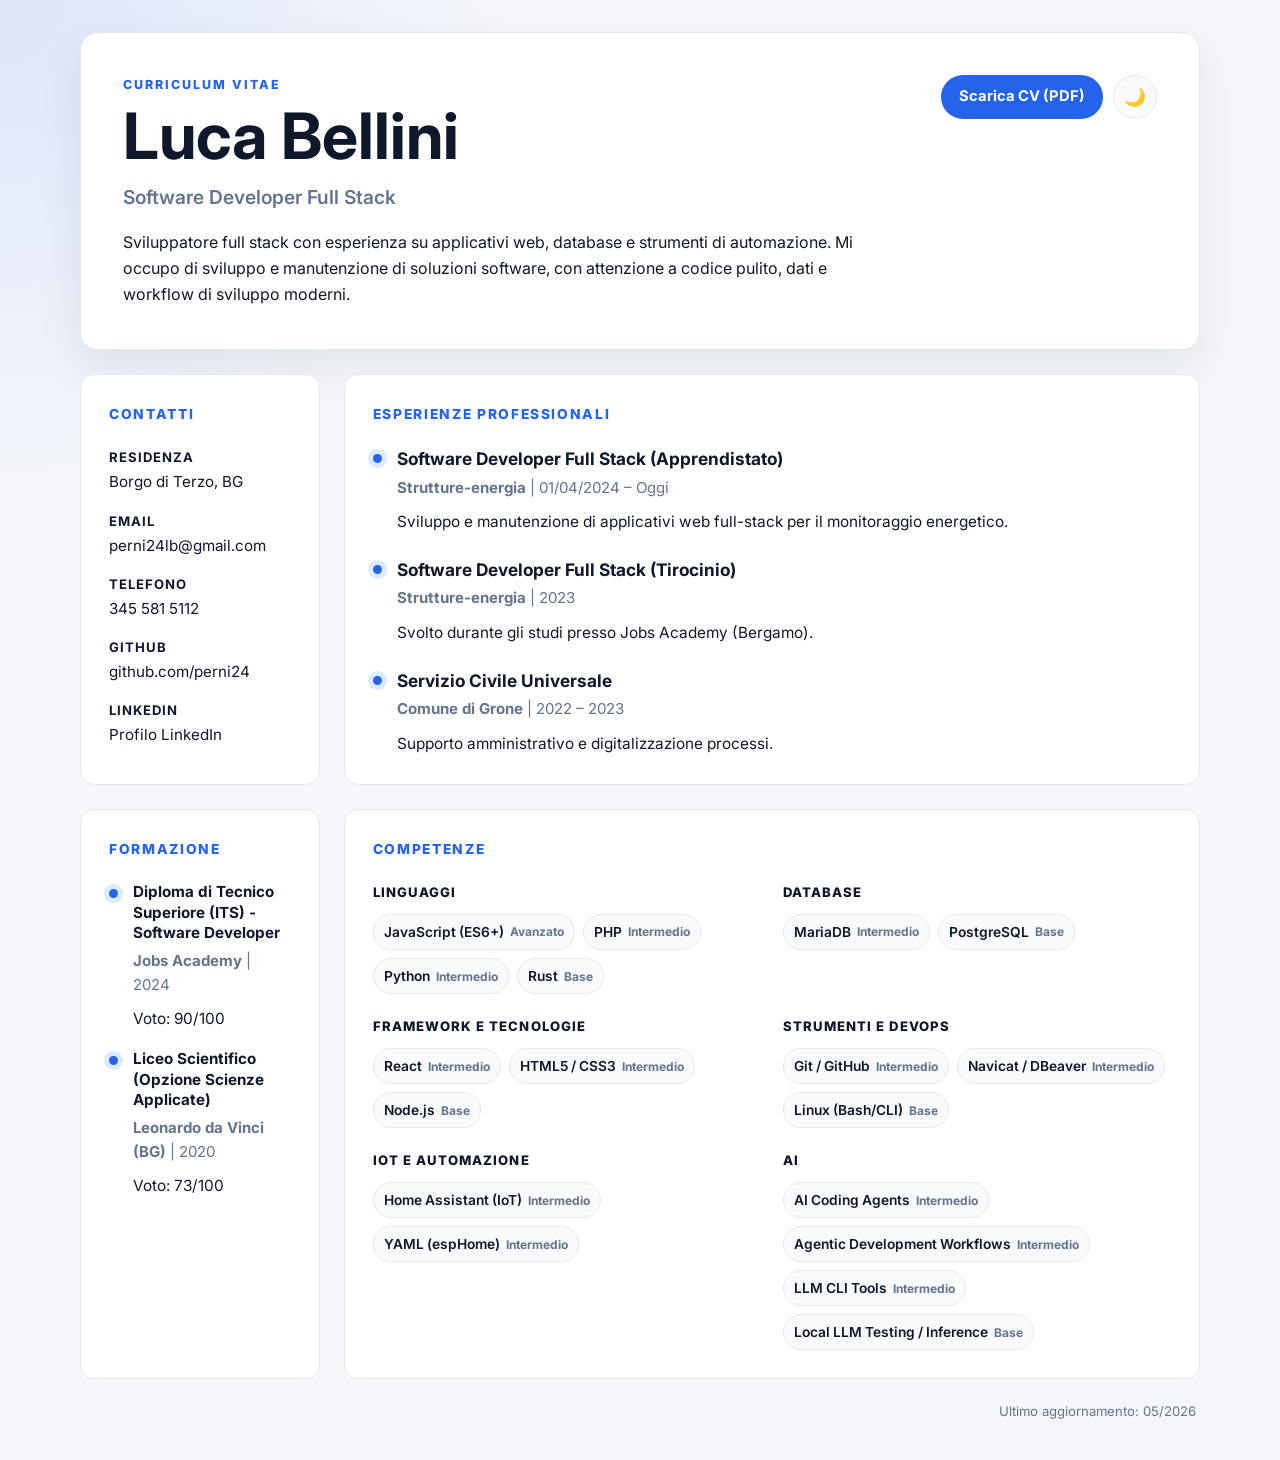
==== commit b7ee1a99: "Refactor curriculum generation to HTML format, update README, and remove outdated Markdown files" ====
--- a/index.html
+++ b/index.html
@@ -18,7 +18,10 @@
                 <p id="titolo" class="role"></p>
                 <p id="profilo" class="profile"></p>
             </div>
-            <button id="dark-mode-toggle" type="button" aria-label="Cambia tema">🌙</button>
+            <div class="hero-actions">
+                <a class="download-btn" href="pdf/curriculum.pdf" download="Luca_Bellini_CV.pdf">Scarica CV (PDF)</a>
+                <button id="dark-mode-toggle" type="button" aria-label="Cambia tema">🌙</button>
+            </div>
         </header>
 
         <main class="cv-layout">
--- a/style.css
+++ b/style.css
@@ -104,6 +104,37 @@
     margin-bottom: 0;
 }
 
+.hero-actions {
+    display: flex;
+    align-items: center;
+    gap: 10px;
+}
+
+.download-btn,
+.download-btn:visited {
+    display: inline-flex;
+    align-items: center;
+    min-height: 44px;
+    padding: 0 18px;
+    border-radius: 999px;
+    background: var(--accent-color);
+    color: #ffffff;
+    font-size: 0.92rem;
+    font-weight: 700;
+    white-space: nowrap;
+    transition: transform 0.2s ease, filter 0.2s ease;
+}
+
+body.dark-mode .download-btn {
+    color: #0b1120;
+}
+
+.download-btn:hover {
+    filter: brightness(1.08);
+    text-decoration: none;
+    transform: translateY(-1px);
+}
+
 #dark-mode-toggle {
     width: 44px;
     height: 44px;
@@ -317,6 +348,7 @@
     }
 
     .hero {
+        position: relative;
         grid-template-columns: 1fr;
         padding: 28px;
     }
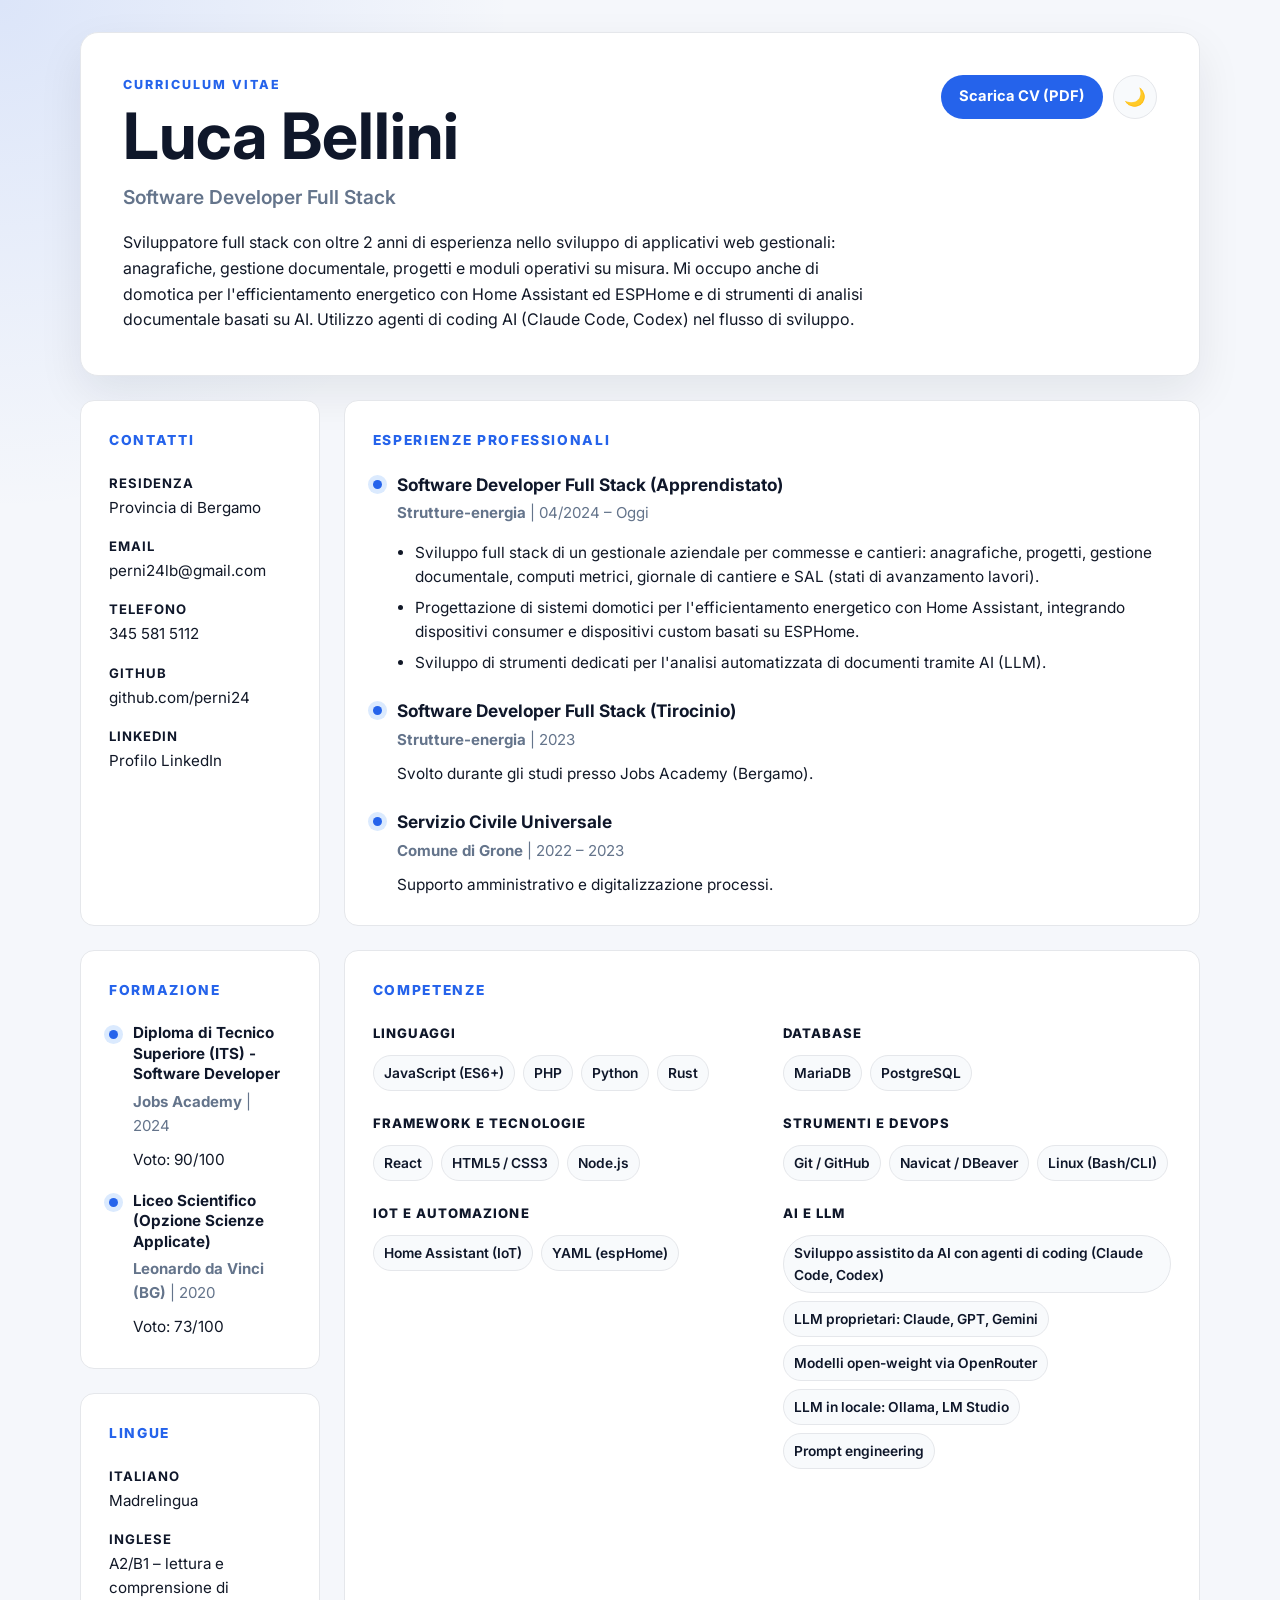
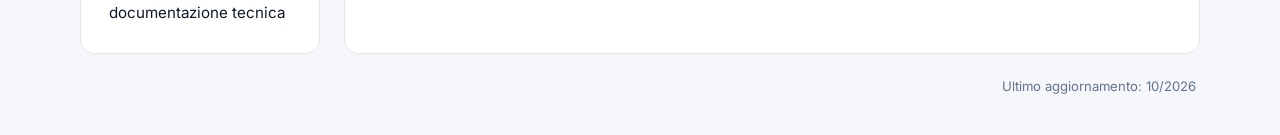
==== commit 3438a373: "Update curriculum content and structure: revise profile, experience, and skills; add language sectio" ====
--- a/index.html
+++ b/index.html
@@ -35,6 +35,11 @@
                     <h2>Formazione</h2>
                     <div id="formazione-list"></div>
                 </section>
+
+                <section id="lingue-section" class="panel">
+                    <h2>Lingue</h2>
+                    <div id="lingue-list" class="contact-info"></div>
+                </section>
             </aside>
 
             <div class="content">
--- a/style.css
+++ b/style.css
@@ -160,7 +160,8 @@
     grid-template-columns: minmax(220px, 0.28fr) minmax(0, 1fr);
     grid-template-areas:
         "contacts experience"
-        "education skills";
+        "education skills"
+        "languages skills";
     gap: 24px;
     margin-top: 24px;
 }
@@ -192,6 +193,10 @@
 
     #competenze-section {
         grid-area: skills;
+    }
+
+    #lingue-section {
+        grid-area: languages;
     }
 }
 
@@ -286,6 +291,14 @@
     margin-bottom: 0;
 }
 
+.note-list {
+    padding-left: 18px;
+}
+
+.note-list li + li {
+    margin-top: 6px;
+}
+
 .skills-grid {
     display: grid;
     grid-template-columns: repeat(2, minmax(0, 1fr));
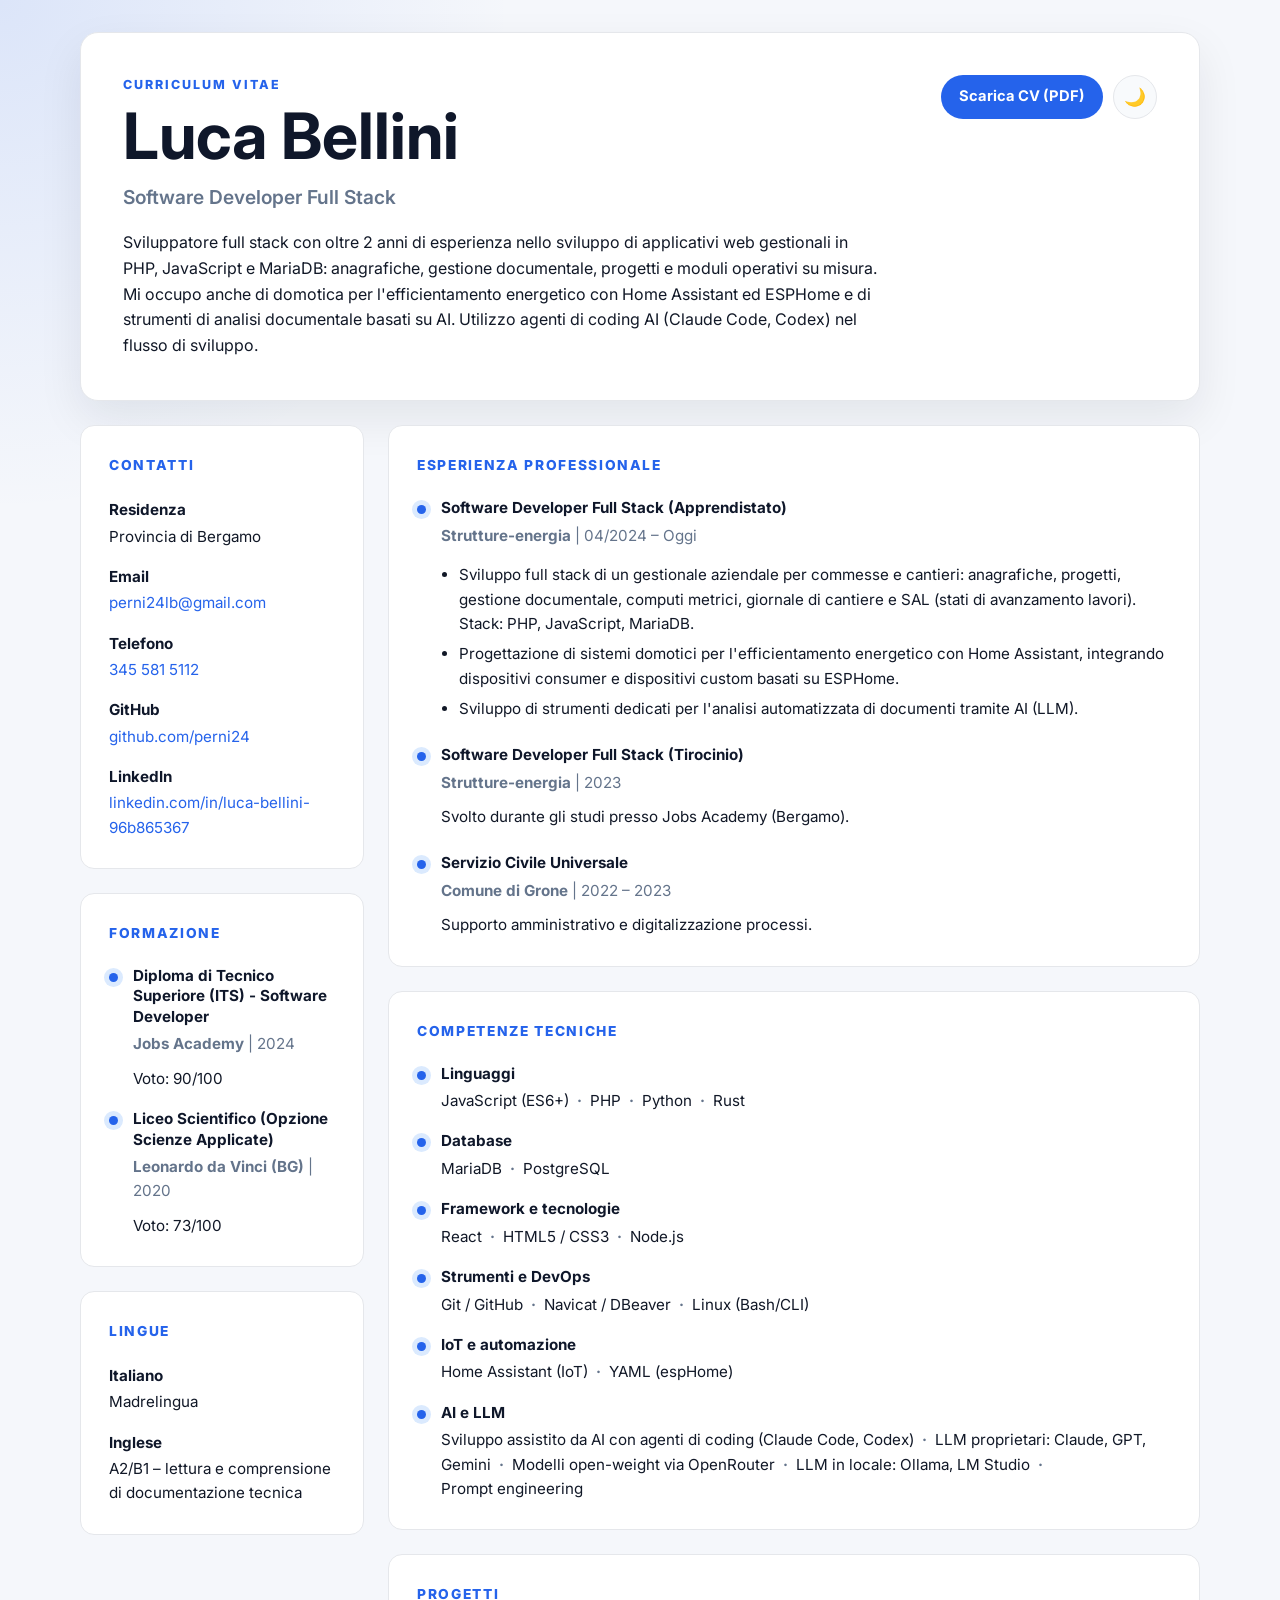
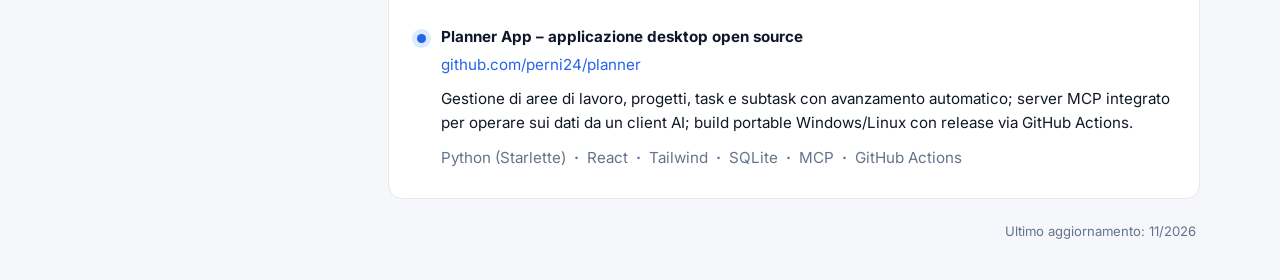
==== commit d5b810b0: "Add new image assets for favicon and apple touch icon - Added apple-touch-icon.png for improved mobi" ====
--- a/index.html
+++ b/index.html
@@ -4,10 +4,29 @@
     <meta charset="UTF-8">
     <meta name="viewport" content="width=device-width, initial-scale=1.0">
     <title>Curriculum Vitae - Luca Bellini</title>
-    <link rel="stylesheet" href="style.css">
+    <meta name="description" content="Luca Bellini, sviluppatore full stack (PHP, JavaScript, MariaDB): gestionali web, domotica con Home Assistant e strumenti di analisi documentale basati su AI.">
+
+    <!-- Anteprima del link su LinkedIn, WhatsApp, Telegram, mail... -->
+    <meta property="og:type" content="profile">
+    <meta property="og:locale" content="it_IT">
+    <meta property="og:title" content="Luca Bellini – Software Developer Full Stack">
+    <meta property="og:description" content="Sviluppatore full stack (PHP, JavaScript, MariaDB): gestionali web, domotica con Home Assistant e strumenti AI.">
+    <meta property="og:url" content="https://perni24.github.io/sito_curriculum/">
+    <meta property="og:image" content="https://perni24.github.io/sito_curriculum/img/anteprima.png">
+    <meta property="og:image:width" content="1200">
+    <meta property="og:image:height" content="630">
+    <meta property="og:image:alt" content="Luca Bellini – Software Developer Full Stack">
+    <meta name="twitter:card" content="summary_large_image">
+
+    <!-- Icona della scheda e della schermata home -->
+    <link rel="icon" href="img/favicon.svg" type="image/svg+xml">
+    <link rel="icon" href="img/favicon-32.png" sizes="32x32" type="image/png">
+    <link rel="apple-touch-icon" href="img/apple-touch-icon.png">
+    <meta name="theme-color" content="#2563eb">
+    <link rel="stylesheet" href="style.css?v=20">
     <link rel="preconnect" href="https://fonts.googleapis.com">
     <link rel="preconnect" href="https://fonts.gstatic.com" crossorigin>
-    <link href="https://fonts.googleapis.com/css2?family=Inter:wght@400;500;600;700;800&display=swap" rel="stylesheet">
+    <link href="https://fonts.googleapis.com/css2?family=Inter:wght@400;600;700;800&display=swap" rel="stylesheet">
 </head>
 <body>
     <div class="page-shell">
@@ -44,13 +63,18 @@
 
             <div class="content">
                 <section id="esperienze-section" class="panel">
-                    <h2>Esperienze professionali</h2>
+                    <h2>Esperienza professionale</h2>
                     <div id="esperienze-list" class="timeline"></div>
                 </section>
 
                 <section id="competenze-section" class="panel">
-                    <h2>Competenze</h2>
+                    <h2>Competenze tecniche</h2>
                     <div id="competenze-container" class="skills-grid"></div>
+                </section>
+
+                <section id="progetti-section" class="panel">
+                    <h2>Progetti</h2>
+                    <div id="progetti-list" class="timeline"></div>
                 </section>
 
             </div>
@@ -61,6 +85,6 @@
         </footer>
     </div>
 
-    <script src="script.js"></script>
+    <script src="script.js?v=20"></script>
 </body>
 </html>
--- a/style.css
+++ b/style.css
@@ -1,4 +1,6 @@
 :root {
+    /* Tipografia unica per i contenuti delle sezioni (come in Formazione) */
+    --fs-content: 0.95rem;
     --bg-color: #f5f7fb;
     --surface-color: #ffffff;
     --surface-muted: #f8fafc;
@@ -157,11 +159,7 @@
 
 .cv-layout {
     display: grid;
-    grid-template-columns: minmax(220px, 0.28fr) minmax(0, 1fr);
-    grid-template-areas:
-        "contacts experience"
-        "education skills"
-        "languages skills";
+    grid-template-columns: minmax(280px, 0.35fr) minmax(0, 1fr);
     gap: 24px;
     margin-top: 24px;
 }
@@ -169,35 +167,10 @@
 .sidebar,
 .content {
     display: grid;
+    grid-template-columns: minmax(0, 1fr);
     gap: 24px;
     align-content: start;
-}
-
-@media (min-width: 821px) {
-    .sidebar,
-    .content {
-        display: contents;
-    }
-
-    #contatti-section {
-        grid-area: contacts;
-    }
-
-    #esperienze-section {
-        grid-area: experience;
-    }
-
-    #formazione-section {
-        grid-area: education;
-    }
-
-    #competenze-section {
-        grid-area: skills;
-    }
-
-    #lingue-section {
-        grid-area: languages;
-    }
+    min-width: 0;
 }
 
 .panel {
@@ -228,15 +201,12 @@
 
 .contact-label {
     color: var(--heading-color);
-    font-size: 0.82rem;
+    font-size: var(--fs-content);
     font-weight: 700;
-    letter-spacing: 0.08em;
-    text-transform: uppercase;
 }
 
 .contact-value {
-    color: var(--text-color);
-    font-size: 0.95rem;
+    font-size: var(--fs-content);
     overflow-wrap: anywhere;
 }
 
@@ -264,15 +234,12 @@
 
 .item h3 {
     color: var(--heading-color);
-    font-size: 1.08rem;
+    font-size: var(--fs-content);
+    font-weight: 700;
     line-height: 1.35;
     margin-bottom: 5px;
 }
 
-#formazione-section .item h3 {
-    font-size: 0.95rem;
-}
-
 #formazione-section .item + .item {
     margin-top: 18px;
 }
@@ -280,14 +247,13 @@
 .azienda-periodo,
 .istituto-anno {
     color: var(--muted-color);
-    font-size: 0.94rem;
+    font-size: var(--fs-content);
     margin-bottom: 10px;
 }
 
 .note,
 .education-vote {
-    color: var(--text-color);
-    font-size: 0.96rem;
+    font-size: var(--fs-content);
     margin-bottom: 0;
 }
 
@@ -299,47 +265,38 @@
     margin-top: 6px;
 }
 
+/* Una categoria per riga, con pallino come le voci di Esperienza e Formazione */
 .skills-grid {
     display: grid;
-    grid-template-columns: repeat(2, minmax(0, 1fr));
-    gap: 22px;
-}
-
-.skill-category h3 {
-    color: var(--heading-color);
-    font-size: 0.82rem;
-    font-weight: 800;
-    letter-spacing: 0.08em;
-    margin-bottom: 11px;
-    text-transform: uppercase;
+    grid-template-columns: minmax(0, 1fr);
+    gap: 18px;
 }
 
 .skill-list {
-    display: flex;
-    flex-wrap: wrap;
-    gap: 8px;
     margin: 0;
     padding: 0;
     list-style: none;
-}
-
-.skill-badge {
-    display: inline-flex;
-    align-items: center;
-    gap: 6px;
-    min-height: 32px;
-    border: 1px solid var(--border-color);
-    border-radius: 999px;
-    background: var(--surface-muted);
-    color: var(--heading-color);
-    font-size: 0.86rem;
-    font-weight: 600;
-    padding: 6px 10px;
-}
-
-.skill-level {
-    color: var(--muted-color);
-    font-size: 0.75rem;
+    font-size: var(--fs-content);
+}
+
+.project-tech {
+    margin-top: 10px;
+    color: var(--muted-color);
+}
+
+.skill-tag {
+    display: inline;
+}
+
+.skill-tag--nowrap {
+    white-space: nowrap;
+}
+
+/* Il separatore resta attaccato alla voce precedente: si va a capo solo tra una voce e l'altra */
+.skill-tag:not(:last-child)::after {
+    content: "·";
+    margin: 0 4px 0 8px;
+    color: var(--muted-color);
     font-weight: 700;
 }
 
@@ -373,12 +330,7 @@
     }
 
     .cv-layout {
-        grid-template-columns: 1fr;
-        grid-template-areas: none;
-    }
-
-    .skills-grid {
-        grid-template-columns: 1fr;
+        grid-template-columns: minmax(0, 1fr);
     }
 }
 
